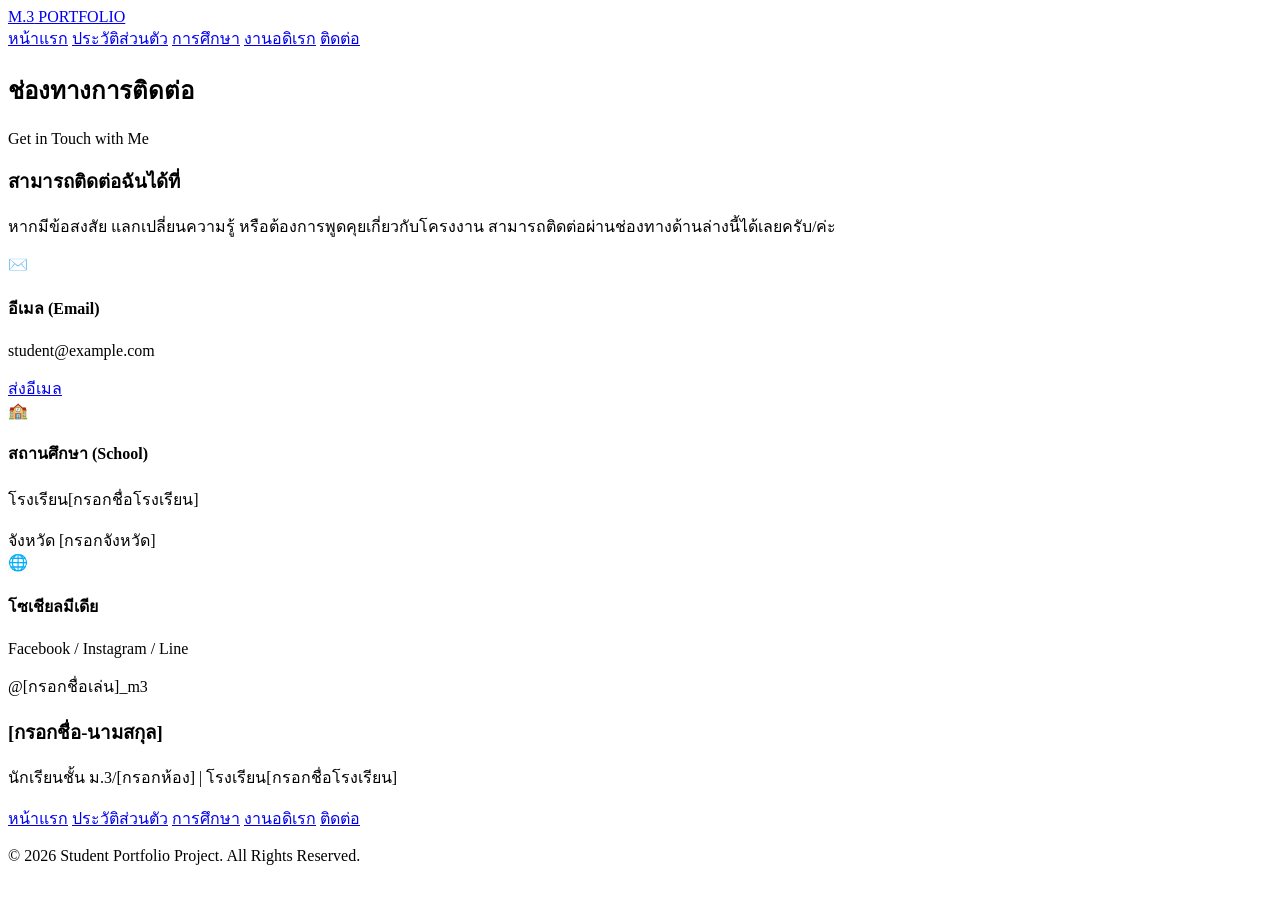
==== contact.html @ f5835dbf "Create contact.html" ====
<!DOCTYPE html>
<html lang="th">
<head>
  <meta charset="UTF-8">
  <meta name="viewport" content="width=device-width, initial-scale=1.0">
  <title>ติดต่อ | Student Portfolio M.3</title>
  <link rel="stylesheet" href="style.css">
</head>
<body>

  <!-- Navigation Bar -->
  <header class="navbar">
    <div class="nav-container">
      <a href="index.html" class="nav-logo">
        <span class="logo-badge">M.3</span>
        PORTFOLIO
      </a>
      <nav class="nav-menu">
        <a href="index.html" class="nav-link">หน้าแรก</a>
        <a href="profile.html" class="nav-link">ประวัติส่วนตัว</a>
        <a href="education.html" class="nav-link">การศึกษา</a>
        <a href="hobby.html" class="nav-link">งานอดิเรก</a>
        <a href="contact.html" class="nav-link active">ติดต่อ</a>
      </nav>
    </div>
  </header>

  <main class="container section">
    <div class="section-header">
      <h2>ช่องทางการติดต่อ</h2>
      <p>Get in Touch with Me</p>
    </div>

    <!-- Contact Grid Container -->
    <div class="contact-wrapper">
      <div class="card contact-cta-card">
        <h3>สามารถติดต่อฉันได้ที่</h3>
        <p>หากมีข้อสงสัย แลกเปลี่ยนความรู้ หรือต้องการพูดคุยเกี่ยวกับโครงงาน สามารถติดต่อผ่านช่องทางด้านล่างนี้ได้เลยครับ/ค่ะ</p>
      </div>

      <div class="grid grid-3 margin-top">
        <!-- Email Card -->
        <div class="card contact-card">
          <div class="contact-icon">✉️</div>
          <h4>อีเมล (Email)</h4>
          <p>student@example.com</p>
          <a href="mailto:student@example.com" class="btn btn-primary btn-sm">ส่งอีเมล</a>
        </div>

        <!-- School Info Card -->
        <div class="card contact-card">
          <div class="contact-icon">🏫</div>
          <h4>สถานศึกษา (School)</h4>
          <p>โรงเรียน[กรอกชื่อโรงเรียน]</p>
          <span class="badge-sub">จังหวัด [กรอกจังหวัด]</span>
        </div>

        <!-- Social Media Card -->
        <div class="card contact-card">
          <div class="contact-icon">🌐</div>
          <h4>โซเชียลมีเดีย</h4>
          <p>Facebook / Instagram / Line</p>
          <span class="badge-sub">@[กรอกชื่อเล่น]_m3</span>
        </div>
      </div>
    </div>
  </main>

  <!-- Footer -->
  <footer class="footer">
    <div class="container footer-container">
      <div class="footer-info">
        <h3>[กรอกชื่อ-นามสกุล]</h3>
        <p>นักเรียนชั้น ม.3/[กรอกห้อง] | โรงเรียน[กรอกชื่อโรงเรียน]</p>
      </div>
      <div class="footer-links">
        <a href="index.html">หน้าแรก</a>
        <a href="profile.html">ประวัติส่วนตัว</a>
        <a href="education.html">การศึกษา</a>
        <a href="hobby.html">งานอดิเรก</a>
        <a href="contact.html">ติดต่อ</a>
      </div>
    </div>
    <div class="footer-bottom">
      <p>&copy; 2026 Student Portfolio Project. All Rights Reserved.</p>
    </div>
  </footer>

</body>
</html>
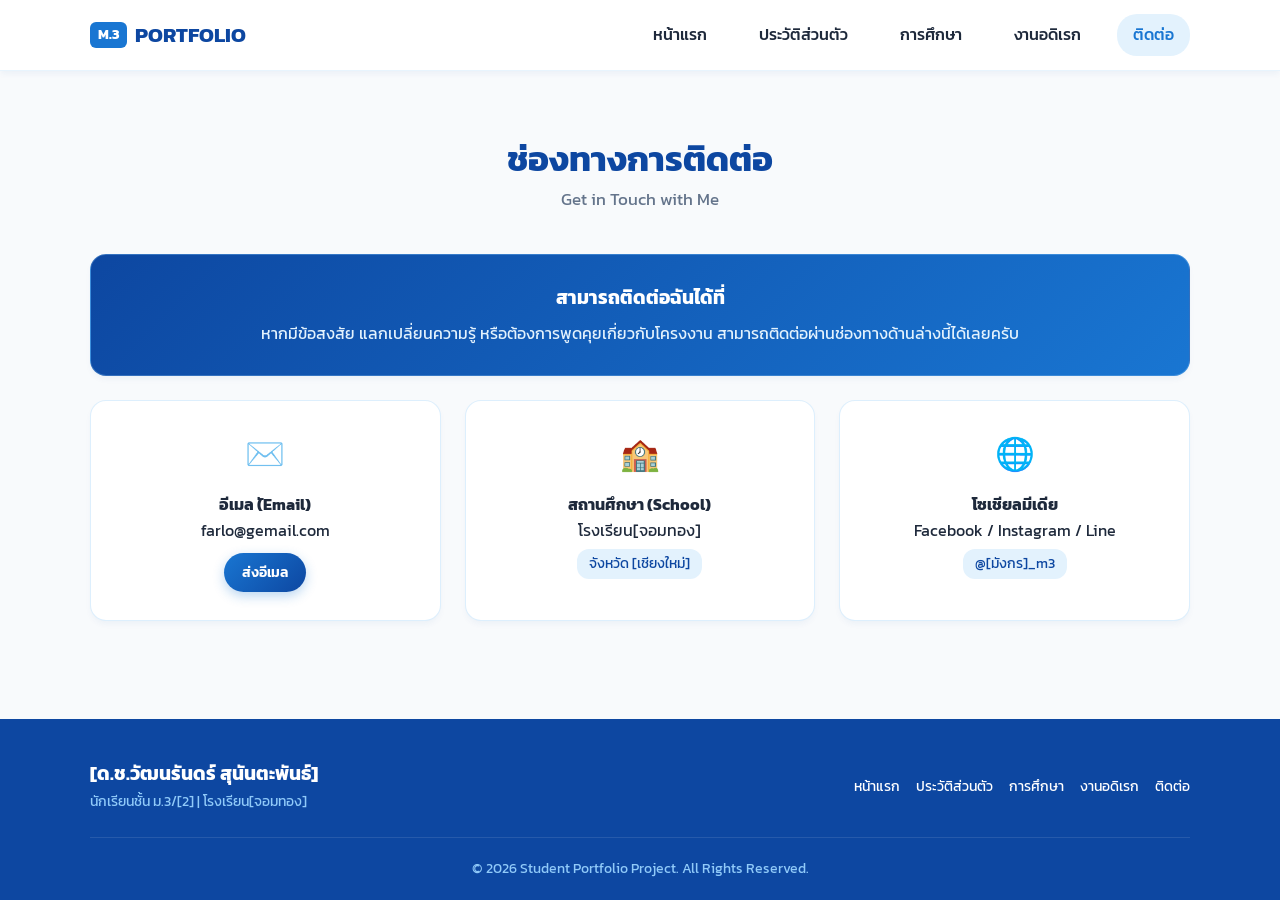
==== commit 73b8f1f7: "Update contact.html" ====
--- a/contact.html
+++ b/contact.html
@@ -35,15 +35,15 @@
     <div class="contact-wrapper">
       <div class="card contact-cta-card">
         <h3>สามารถติดต่อฉันได้ที่</h3>
-        <p>หากมีข้อสงสัย แลกเปลี่ยนความรู้ หรือต้องการพูดคุยเกี่ยวกับโครงงาน สามารถติดต่อผ่านช่องทางด้านล่างนี้ได้เลยครับ/ค่ะ</p>
+        <p>หากมีข้อสงสัย แลกเปลี่ยนความรู้ หรือต้องการพูดคุยเกี่ยวกับโครงงาน สามารถติดต่อผ่านช่องทางด้านล่างนี้ได้เลยครับ</p>
       </div>
 
       <div class="grid grid-3 margin-top">
         <!-- Email Card -->
         <div class="card contact-card">
           <div class="contact-icon">✉️</div>
-          <h4>อีเมล (Email)</h4>
-          <p>student@example.com</p>
+          <h4>อีเมล (ัEmail)</h4>
+          <p>farlo@gemail.com</p>
           <a href="mailto:student@example.com" class="btn btn-primary btn-sm">ส่งอีเมล</a>
         </div>
 
@@ -51,8 +51,8 @@
         <div class="card contact-card">
           <div class="contact-icon">🏫</div>
           <h4>สถานศึกษา (School)</h4>
-          <p>โรงเรียน[กรอกชื่อโรงเรียน]</p>
-          <span class="badge-sub">จังหวัด [กรอกจังหวัด]</span>
+          <p>โรงเรียน[จอมทอง]</p>
+          <span class="badge-sub">จังหวัด [เชียงใหม่]</span>
         </div>
 
         <!-- Social Media Card -->
@@ -60,7 +60,7 @@
           <div class="contact-icon">🌐</div>
           <h4>โซเชียลมีเดีย</h4>
           <p>Facebook / Instagram / Line</p>
-          <span class="badge-sub">@[กรอกชื่อเล่น]_m3</span>
+          <span class="badge-sub">@[มังกร]_m3</span>
         </div>
       </div>
     </div>
@@ -70,8 +70,8 @@
   <footer class="footer">
     <div class="container footer-container">
       <div class="footer-info">
-        <h3>[กรอกชื่อ-นามสกุล]</h3>
-        <p>นักเรียนชั้น ม.3/[กรอกห้อง] | โรงเรียน[กรอกชื่อโรงเรียน]</p>
+        <h3>[ด.ช.วัฒนรันดร์ สุนันตะพันธ์]</h3>
+        <p>นักเรียนชั้น ม.3/[2] | โรงเรียน[จอมทอง]</p>
       </div>
       <div class="footer-links">
         <a href="index.html">หน้าแรก</a>
--- a/style.css
+++ b/style.css
@@ -0,0 +1,644 @@
+/* ==========================================================================
+   CSS VARIABLES & GLOBAL RESET
+   ========================================================================== */
+@import url('https://fonts.googleapis.com/css2?family=Kanit:wght@300;400;500;600;700&display=swap');
+
+:root {
+  --primary-dark: #0D47A1;
+  --primary-main: #1976D2;
+  --primary-light: #42A5F5;
+  --primary-soft: #90CAF9;
+  --bg-light: #E3F2FD;
+  --white: #FFFFFF;
+  --text-dark: #1E293B;
+  --text-muted: #64748B;
+  --border-color: #E2E8F0;
+  --shadow-sm: 0 4px 6px -1px rgba(13, 71, 161, 0.05);
+  --shadow-md: 0 10px 15px -3px rgba(13, 71, 161, 0.1);
+  --shadow-lg: 0 20px 25px -5px rgba(13, 71, 161, 0.15);
+  --radius: 16px;
+  --transition: all 0.3s cubic-bezier(0.4, 0, 0.2, 1);
+}
+
+* {
+  margin: 0;
+  padding: 0;
+  box-sizing: border-box;
+  font-family: 'Kanit', sans-serif;
+}
+
+body {
+  background-color: #F8FAFC;
+  color: var(--text-dark);
+  line-height: 1.6;
+  display: flex;
+  flex-direction: column;
+  min-height: 100vh;
+}
+
+/* ==========================================================================
+   LAYOUT & CONTAINER
+   ========================================================================== */
+.container {
+  width: 90%;
+  max-width: 1100px;
+  margin: 0 auto;
+}
+
+.section {
+  padding: 60px 0;
+}
+
+.section-header {
+  text-align: center;
+  margin-bottom: 40px;
+}
+
+.section-header h2 {
+  font-size: 2.2rem;
+  color: var(--primary-dark);
+  font-weight: 700;
+}
+
+.section-header p {
+  color: var(--text-muted);
+  font-size: 1.05rem;
+}
+
+.grid {
+  display: grid;
+  gap: 24px;
+}
+
+.grid-2 {
+  grid-template-columns: repeat(2, 1fr);
+}
+
+.grid-3 {
+  grid-template-columns: repeat(3, 1fr);
+}
+
+/* ==========================================================================
+   NAVIGATION BAR (STICKY)
+   ========================================================================== */
+.navbar {
+  position: sticky;
+  top: 0;
+  z-index: 1000;
+  background: rgba(255, 255, 255, 0.9);
+  backdrop-filter: blur(10px);
+  border-bottom: 1px solid rgba(227, 242, 253, 0.8);
+  box-shadow: var(--shadow-sm);
+}
+
+.nav-container {
+  display: flex;
+  justify-content: space-between;
+  align-items: center;
+  height: 70px;
+  width: 90%;
+  max-width: 1100px;
+  margin: 0 auto;
+}
+
+.nav-logo {
+  font-size: 1.3rem;
+  font-weight: 700;
+  color: var(--primary-dark);
+  text-decoration: none;
+  display: flex;
+  align-items: center;
+  gap: 8px;
+}
+
+.logo-badge {
+  background: var(--primary-main);
+  color: var(--white);
+  padding: 2px 8px;
+  border-radius: 6px;
+  font-size: 0.85rem;
+}
+
+.nav-menu {
+  display: flex;
+  gap: 20px;
+}
+
+.nav-link {
+  text-decoration: none;
+  color: var(--text-dark);
+  font-weight: 500;
+  padding: 8px 16px;
+  border-radius: 20px;
+  transition: var(--transition);
+}
+
+.nav-link:hover, .nav-link.active {
+  color: var(--primary-main);
+  background-color: var(--bg-light);
+}
+
+/* ==========================================================================
+   CARDS & BUTTONS
+   ========================================================================== */
+.card {
+  background: var(--white);
+  border-radius: var(--radius);
+  padding: 28px;
+  border: 1px solid rgba(144, 202, 249, 0.3);
+  box-shadow: var(--shadow-sm);
+  transition: var(--transition);
+}
+
+.card:hover {
+  transform: translateY(-5px);
+  box-shadow: var(--shadow-md);
+  border-color: var(--primary-light);
+}
+
+.btn {
+  display: inline-block;
+  padding: 12px 28px;
+  border-radius: 30px;
+  text-decoration: none;
+  font-weight: 600;
+  transition: var(--transition);
+  cursor: pointer;
+  border: none;
+}
+
+.btn-primary {
+  background: linear-gradient(135deg, var(--primary-main), var(--primary-dark));
+  color: var(--white);
+  box-shadow: 0 4px 12px rgba(25, 118, 210, 0.3);
+}
+
+.btn-primary:hover {
+  transform: translateY(-2px);
+  box-shadow: 0 6px 16px rgba(25, 118, 210, 0.4);
+}
+
+.btn-outline {
+  background: transparent;
+  color: var(--primary-main);
+  border: 2px solid var(--primary-main);
+}
+
+.btn-outline:hover {
+  background: var(--bg-light);
+  transform: translateY(-2px);
+}
+
+.btn-sm {
+  padding: 8px 18px;
+  font-size: 0.9rem;
+  margin-top: 10px;
+}
+
+.badge {
+  display: inline-block;
+  background: var(--bg-light);
+  color: var(--primary-main);
+  padding: 6px 14px;
+  border-radius: 20px;
+  font-size: 0.85rem;
+  font-weight: 600;
+  letter-spacing: 1px;
+  margin-bottom: 12px;
+}
+
+/* ==========================================================================
+   HERO SECTION
+   ========================================================================== */
+.hero-section {
+  padding: 80px 0;
+  background: linear-gradient(180deg, var(--bg-light) 0%, #F8FAFC 100%);
+}
+
+.hero-container {
+  display: flex;
+  align-items: center;
+  justify-content: space-between;
+  gap: 40px;
+}
+
+.hero-content {
+  flex: 1;
+}
+
+.hero-title {
+  font-size: 2.8rem;
+  line-height: 1.2;
+  margin-bottom: 16px;
+  color: var(--text-dark);
+}
+
+.highlight-text {
+  color: var(--primary-main);
+  background: linear-gradient(120deg, var(--primary-dark), var(--primary-light));
+  -webkit-background-clip: text;
+  -webkit-text-fill-color: transparent;
+}
+
+.hero-subtitle {
+  font-size: 1.1rem;
+  color: var(--text-muted);
+  margin-bottom: 28px;
+}
+
+.hero-actions {
+  display: flex;
+  gap: 16px;
+}
+
+.hero-visual {
+  flex: 1;
+  display: flex;
+  justify-content: center;
+}
+
+.profile-frame {
+  position: relative;
+  width: 320px;
+  height: 320px;
+}
+
+.profile-bg-circle {
+  position: absolute;
+  top: -10px;
+  left: -10px;
+  width: 100%;
+  height: 100%;
+  background: linear-gradient(135deg, var(--primary-light), var(--primary-dark));
+  border-radius: 30% 70% 70% 30% / 30% 30% 70% 70%;
+  animation: morphing 8s ease-in-out infinite;
+  z-index: 1;
+}
+
+.profile-img {
+  position: relative;
+  z-index: 2;
+  width: 100%;
+  height: 100%;
+  object-fit: cover;
+  border-radius: 24px;
+  border: 4px solid var(--white);
+  box-shadow: var(--shadow-lg);
+  transition: var(--transition);
+}
+
+.profile-frame:hover .profile-img {
+  transform: scale(1.03);
+}
+
+@keyframes morphing {
+  0% { border-radius: 30% 70% 70% 30% / 30% 30% 70% 70%; }
+  50% { border-radius: 70% 30% 30% 70% / 70% 70% 30% 30%; }
+  100% { border-radius: 30% 70% 70% 30% / 30% 30% 70% 70%; }
+}
+
+/* ==========================================================================
+   PROFILE SECTION
+   ========================================================================== */
+.profile-grid {
+  display: grid;
+  grid-template-columns: 320px 1fr;
+  gap: 30px;
+}
+
+.profile-card-main {
+  text-align: center;
+}
+
+.profile-card-img {
+  width: 180px;
+  height: 180px;
+  border-radius: 50%;
+  object-fit: cover;
+  border: 4px solid var(--primary-soft);
+  margin-bottom: 16px;
+}
+
+.badge-sub {
+  display: inline-block;
+  background: var(--bg-light);
+  color: var(--primary-dark);
+  padding: 4px 12px;
+  border-radius: 12px;
+  font-size: 0.85rem;
+  margin-top: 6px;
+}
+
+.status-box {
+  margin-top: 20px;
+  padding-top: 16px;
+  border-top: 1px solid var(--border-color);
+  text-align: left;
+  font-size: 0.95rem;
+}
+
+.card-title {
+  color: var(--primary-dark);
+  margin-bottom: 18px;
+  border-bottom: 2px solid var(--bg-light);
+  padding-bottom: 8px;
+}
+
+.info-grid {
+  display: grid;
+  grid-template-columns: repeat(2, 1fr);
+  gap: 16px;
+}
+
+.info-item {
+  display: flex;
+  flex-direction: column;
+}
+
+.info-label {
+  font-size: 0.85rem;
+  color: var(--text-muted);
+}
+
+.info-value {
+  font-weight: 600;
+  color: var(--text-dark);
+}
+
+.about-text {
+  color: var(--text-muted);
+  line-height: 1.8;
+}
+
+.margin-top {
+  margin-top: 24px;
+}
+
+.margin-top-lg {
+  margin-top: 40px;
+}
+
+/* ==========================================================================
+   EDUCATION TIMELINE & TABLE
+   ========================================================================== */
+.timeline-wrapper {
+  max-width: 800px;
+  margin: 0 auto;
+  position: relative;
+}
+
+.timeline {
+  position: relative;
+  padding-left: 30px;
+  border-left: 3px solid var(--primary-soft);
+}
+
+.timeline-item {
+  position: relative;
+  margin-bottom: 32px;
+}
+
+.timeline-dot {
+  position: absolute;
+  left: -38px;
+  top: 5px;
+  width: 14px;
+  height: 14px;
+  background: var(--white);
+  border: 3px solid var(--primary-main);
+  border-radius: 50%;
+}
+
+.active-step .timeline-dot {
+  background: var(--primary-main);
+  box-shadow: 0 0 0 4px var(--bg-light);
+}
+
+.timeline-date {
+  font-size: 0.85rem;
+  color: var(--primary-main);
+  font-weight: 600;
+}
+
+.badge-current {
+  background: var(--primary-main);
+  color: var(--white);
+  padding: 2px 8px;
+  border-radius: 10px;
+}
+
+.school-name {
+  color: var(--text-muted);
+  font-weight: 500;
+  margin-bottom: 8px;
+}
+
+.custom-table {
+  width: 100%;
+  border-collapse: collapse;
+  text-align: left;
+}
+
+.custom-table th, .custom-table td {
+  padding: 14px 18px;
+}
+
+.custom-table th {
+  background: var(--bg-light);
+  color: var(--primary-dark);
+}
+
+.custom-table tr:not(:last-child) {
+  border-bottom: 1px solid var(--border-color);
+}
+
+.tag {
+  padding: 4px 10px;
+  border-radius: 10px;
+  font-size: 0.8rem;
+  font-weight: 600;
+}
+
+.tag-success { background: #E8F5E9; color: #2E7D32; }
+.tag-active { background: #E3F2FD; color: #1565C0; }
+
+.table-responsive {
+  overflow-x: auto;
+  padding: 0;
+}
+
+.table-title {
+  margin-bottom: 16px;
+  color: var(--primary-dark);
+}
+
+/* ==========================================================================
+   HOBBY SECTION
+   ========================================================================== */
+.hobby-card {
+  text-align: center;
+}
+
+.hobby-icon-bg {
+  font-size: 2.5rem;
+  width: 70px;
+  height: 70px;
+  line-height: 70px;
+  background: var(--bg-light);
+  border-radius: 50%;
+  margin: 0 auto 16px auto;
+}
+
+.hobby-title {
+  margin-bottom: 8px;
+  color: var(--primary-dark);
+}
+
+.hobby-desc {
+  font-size: 0.95rem;
+  color: var(--text-muted);
+}
+
+/* ==========================================================================
+   CONTACT SECTION
+   ========================================================================== */
+.contact-cta-card {
+  text-align: center;
+  background: linear-gradient(135deg, var(--primary-dark), var(--primary-main));
+  color: var(--white);
+}
+
+.contact-cta-card p {
+  color: var(--bg-light);
+  margin-top: 8px;
+}
+
+.contact-card {
+  text-align: center;
+}
+
+.contact-icon {
+  font-size: 2rem;
+  margin-bottom: 12px;
+}
+
+/* ==========================================================================
+   FOOTER
+   ========================================================================== */
+.footer {
+  margin-top: auto;
+  background: var(--primary-dark);
+  color: var(--white);
+  padding: 40px 0 20px 0;
+}
+
+.footer-container {
+  display: flex;
+  justify-content: space-between;
+  align-items: center;
+  border-bottom: 1px solid rgba(255, 255, 255, 0.1);
+  padding-bottom: 24px;
+}
+
+.footer-info h3 {
+  color: var(--white);
+  font-size: 1.2rem;
+}
+
+.footer-info p {
+  color: var(--primary-soft);
+  font-size: 0.9rem;
+}
+
+.footer-links {
+  display: flex;
+  gap: 16px;
+}
+
+.footer-links a {
+  color: var(--white);
+  text-decoration: none;
+  font-size: 0.9rem;
+  transition: var(--transition);
+}
+
+.footer-links a:hover {
+  color: var(--primary-light);
+}
+
+.footer-bottom {
+  text-align: center;
+  padding-top: 20px;
+  font-size: 0.85rem;
+  color: var(--primary-soft);
+}
+
+/* ==========================================================================
+   RESPONSIVE DESIGN (MEDIA QUERIES)
+   ========================================================================== */
+@media (max-width: 900px) {
+  .hero-container {
+    flex-direction: column-reverse;
+    text-align: center;
+  }
+
+  .hero-actions {
+    justify-content: center;
+  }
+
+  .profile-grid {
+    grid-template-columns: 1fr;
+  }
+
+  .grid-3 {
+    grid-template-columns: repeat(2, 1fr);
+  }
+}
+
+@media (max-width: 600px) {
+  .nav-container {
+    flex-direction: column;
+    height: auto;
+    padding: 12px 0;
+    gap: 10px;
+  }
+
+  .nav-menu {
+    flex-wrap: wrap;
+    justify-content: center;
+    gap: 6px;
+  }
+
+  .nav-link {
+    padding: 6px 12px;
+    font-size: 0.85rem;
+  }
+
+  .hero-title {
+    font-size: 2rem;
+  }
+
+  .grid-2, .grid-3 {
+    grid-template-columns: 1fr;
+  }
+
+  .info-grid {
+    grid-template-columns: 1fr;
+  }
+
+  .profile-frame {
+    width: 240px;
+    height: 240px;
+  }
+
+  .footer-container {
+    flex-direction: column;
+    text-align: center;
+    gap: 16px;
+  }
+
+  .footer-links {
+    flex-wrap: wrap;
+    justify-content: center;
+  }
+}
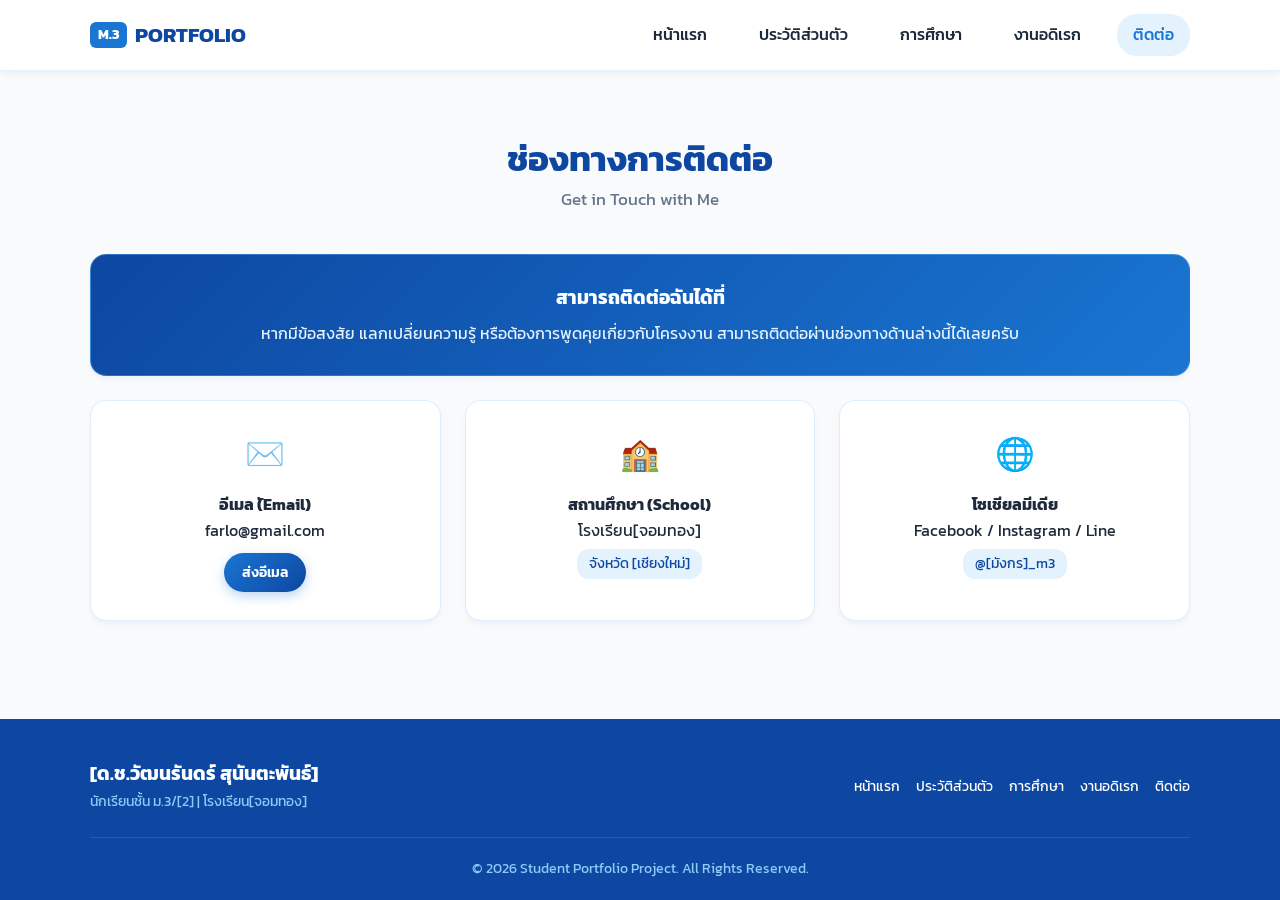
==== commit 1097aa10: "Update contact.html" ====
--- a/contact.html
+++ b/contact.html
@@ -43,7 +43,7 @@
         <div class="card contact-card">
           <div class="contact-icon">✉️</div>
           <h4>อีเมล (ัEmail)</h4>
-          <p>farlo@gemail.com</p>
+          <p>farlo@gmail.com</p>
           <a href="mailto:student@example.com" class="btn btn-primary btn-sm">ส่งอีเมล</a>
         </div>
 
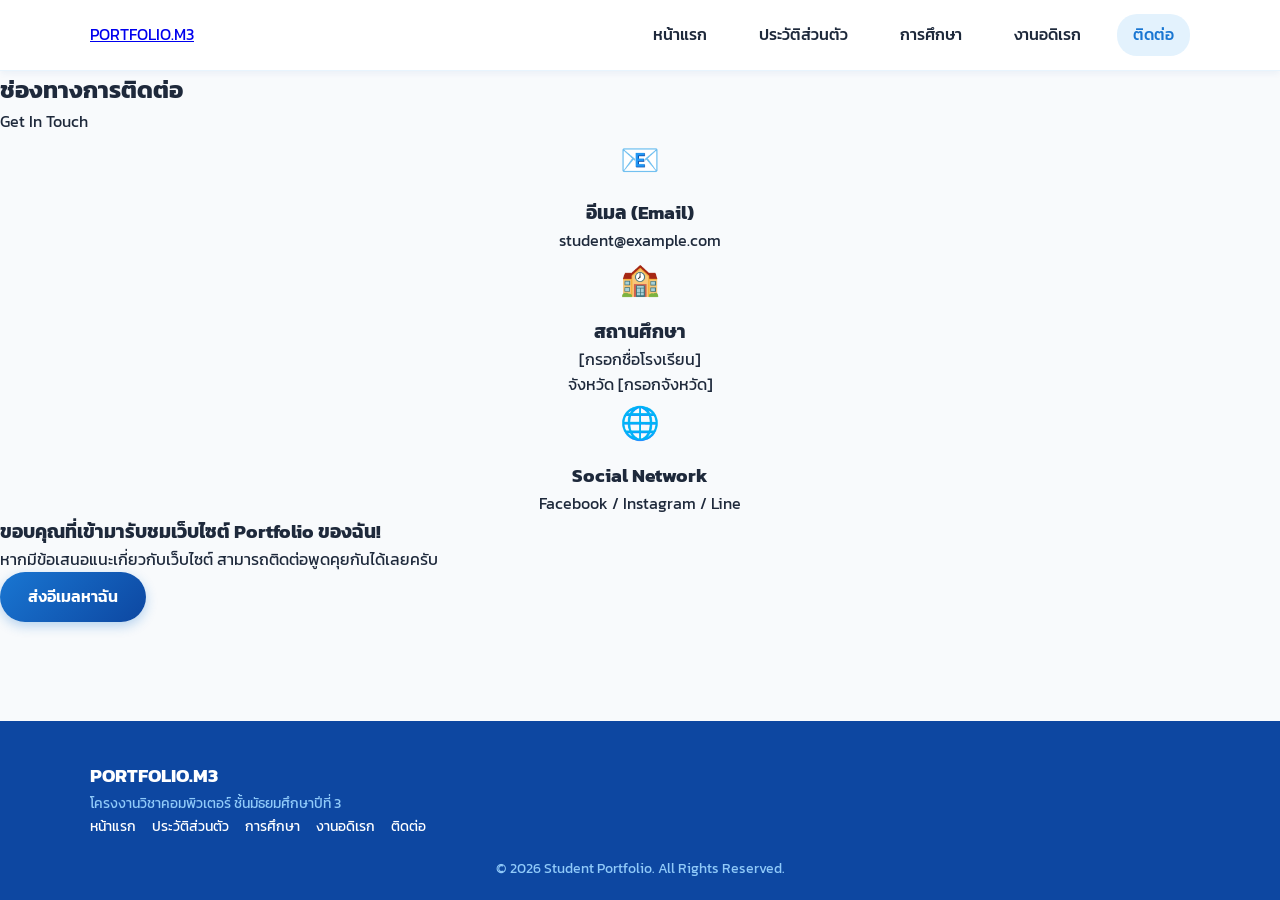
==== commit e91a4f65: "Update contact.html" ====
--- a/contact.html
+++ b/contact.html
@@ -1,90 +1,83 @@
 <!DOCTYPE html>
 <html lang="th">
 <head>
-  <meta charset="UTF-8">
-  <meta name="viewport" content="width=device-width, initial-scale=1.0">
-  <title>ติดต่อ | Student Portfolio M.3</title>
-  <link rel="stylesheet" href="style.css">
+    <meta charset="UTF-8">
+    <meta name="viewport" content="width=device-width, initial-scale=1.0">
+    <title>ติดต่อ - Student Portfolio</title>
+    <link rel="stylesheet" href="style.css">
+    <link href="https://fonts.googleapis.com/css2?family=Prompt:wght@300;400;500;600;700&display=swap" rel="stylesheet">
 </head>
 <body>
 
-  <!-- Navigation Bar -->
-  <header class="navbar">
-    <div class="nav-container">
-      <a href="index.html" class="nav-logo">
-        <span class="logo-badge">M.3</span>
-        PORTFOLIO
-      </a>
-      <nav class="nav-menu">
-        <a href="index.html" class="nav-link">หน้าแรก</a>
-        <a href="profile.html" class="nav-link">ประวัติส่วนตัว</a>
-        <a href="education.html" class="nav-link">การศึกษา</a>
-        <a href="hobby.html" class="nav-link">งานอดิเรก</a>
-        <a href="contact.html" class="nav-link active">ติดต่อ</a>
-      </nav>
-    </div>
-  </header>
+    <!-- Navigation Bar -->
+    <header class="navbar">
+        <div class="nav-container">
+            <a href="index.html" class="logo">PORTFOLIO<span>.M3</span></a>
+            <nav class="nav-menu">
+                <a href="index.html" class="nav-link">หน้าแรก</a>
+                <a href="profile.html" class="nav-link">ประวัติส่วนตัว</a>
+                <a href="education.html" class="nav-link">การศึกษา</a>
+                <a href="hobby.html" class="nav-link">งานอดิเรก</a>
+                <a href="contact.html" class="nav-link active">ติดต่อ</a>
+            </nav>
+        </div>
+    </header>
 
-  <main class="container section">
-    <div class="section-header">
-      <h2>ช่องทางการติดต่อ</h2>
-      <p>Get in Touch with Me</p>
-    </div>
-
-    <!-- Contact Grid Container -->
-    <div class="contact-wrapper">
-      <div class="card contact-cta-card">
-        <h3>สามารถติดต่อฉันได้ที่</h3>
-        <p>หากมีข้อสงสัย แลกเปลี่ยนความรู้ หรือต้องการพูดคุยเกี่ยวกับโครงงาน สามารถติดต่อผ่านช่องทางด้านล่างนี้ได้เลยครับ</p>
-      </div>
-
-      <div class="grid grid-3 margin-top">
-        <!-- Email Card -->
-        <div class="card contact-card">
-          <div class="contact-icon">✉️</div>
-          <h4>อีเมล (ัEmail)</h4>
-          <p>farlo@gmail.com</p>
-          <a href="mailto:student@example.com" class="btn btn-primary btn-sm">ส่งอีเมล</a>
+    <!-- Main Content -->
+    <main class="page-container">
+        <div class="section-title">
+            <h2>ช่องทางการติดต่อ</h2>
+            <p>Get In Touch</p>
         </div>
 
-        <!-- School Info Card -->
-        <div class="card contact-card">
-          <div class="contact-icon">🏫</div>
-          <h4>สถานศึกษา (School)</h4>
-          <p>โรงเรียน[จอมทอง]</p>
-          <span class="badge-sub">จังหวัด [เชียงใหม่]</span>
+        <div class="contact-wrapper">
+            <div class="contact-card">
+                <div class="contact-icon">📧</div>
+                <h3>อีเมล (Email)</h3>
+                <p>student@example.com</p>
+            </div>
+
+            <div class="contact-card">
+                <div class="contact-icon">🏫</div>
+                <h3>สถานศึกษา</h3>
+                <p>[กรอกชื่อโรงเรียน]</p>
+                <p>จังหวัด [กรอกจังหวัด]</p>
+            </div>
+
+            <div class="contact-card">
+                <div class="contact-icon">🌐</div>
+                <h3>Social Network</h3>
+                <p>Facebook / Instagram / Line</p>
+            </div>
         </div>
 
-        <!-- Social Media Card -->
-        <div class="card contact-card">
-          <div class="contact-icon">🌐</div>
-          <h4>โซเชียลมีเดีย</h4>
-          <p>Facebook / Instagram / Line</p>
-          <span class="badge-sub">@[มังกร]_m3</span>
+        <!-- Call to Action Box -->
+        <div class="cta-box">
+            <h3>ขอบคุณที่เข้ามารับชมเว็บไซต์ Portfolio ของฉัน!</h3>
+            <p>หากมีข้อเสนอแนะเกี่ยวกับเว็บไซต์ สามารถติดต่อพูดคุยกันได้เลยครับ</p>
+            <a href="mailto:student@example.com" class="btn btn-primary">ส่งอีเมลหาฉัน</a>
         </div>
-      </div>
-    </div>
-  </main>
+    </main>
 
-  <!-- Footer -->
-  <footer class="footer">
-    <div class="container footer-container">
-      <div class="footer-info">
-        <h3>[ด.ช.วัฒนรันดร์ สุนันตะพันธ์]</h3>
-        <p>นักเรียนชั้น ม.3/[2] | โรงเรียน[จอมทอง]</p>
-      </div>
-      <div class="footer-links">
-        <a href="index.html">หน้าแรก</a>
-        <a href="profile.html">ประวัติส่วนตัว</a>
-        <a href="education.html">การศึกษา</a>
-        <a href="hobby.html">งานอดิเรก</a>
-        <a href="contact.html">ติดต่อ</a>
-      </div>
-    </div>
-    <div class="footer-bottom">
-      <p>&copy; 2026 Student Portfolio Project. All Rights Reserved.</p>
-    </div>
-  </footer>
+    <!-- Footer -->
+    <footer class="footer">
+        <div class="container footer-content">
+            <div class="footer-info">
+                <h3>PORTFOLIO<span>.M3</span></h3>
+                <p>โครงงานวิชาคอมพิวเตอร์ ชั้นมัธยมศึกษาปีที่ 3</p>
+            </div>
+            <div class="footer-links">
+                <a href="index.html">หน้าแรก</a>
+                <a href="profile.html">ประวัติส่วนตัว</a>
+                <a href="education.html">การศึกษา</a>
+                <a href="hobby.html">งานอดิเรก</a>
+                <a href="contact.html">ติดต่อ</a>
+            </div>
+        </div>
+        <div class="footer-bottom">
+            <p>&copy; 2026 Student Portfolio. All Rights Reserved.</p>
+        </div>
+    </footer>
 
 </body>
 </html>
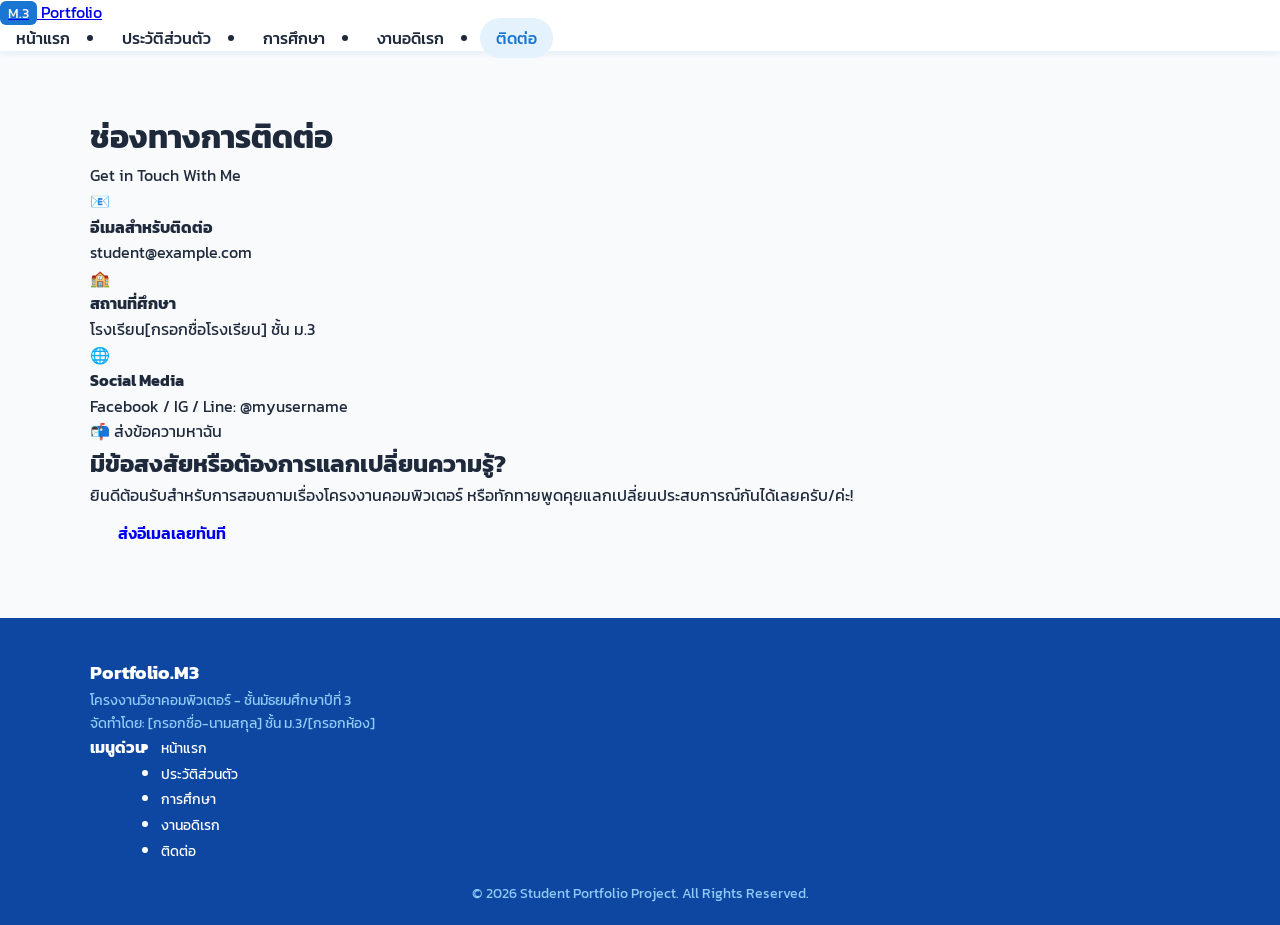
==== commit d11f364e: "Update contact.html" ====
--- a/contact.html
+++ b/contact.html
@@ -3,59 +3,73 @@
 <head>
     <meta charset="UTF-8">
     <meta name="viewport" content="width=device-width, initial-scale=1.0">
-    <title>ติดต่อ - Student Portfolio</title>
+    <title>ติดต่อ - Student Portfolio M.3</title>
     <link rel="stylesheet" href="style.css">
+    <link rel="preconnect" href="https://fonts.googleapis.com">
+    <link rel="preconnect" href="https://fonts.gstatic.com" crossorigin>
     <link href="https://fonts.googleapis.com/css2?family=Prompt:wght@300;400;500;600;700&display=swap" rel="stylesheet">
 </head>
 <body>
 
-    <!-- Navigation Bar -->
-    <header class="navbar">
-        <div class="nav-container">
-            <a href="index.html" class="logo">PORTFOLIO<span>.M3</span></a>
-            <nav class="nav-menu">
-                <a href="index.html" class="nav-link">หน้าแรก</a>
-                <a href="profile.html" class="nav-link">ประวัติส่วนตัว</a>
-                <a href="education.html" class="nav-link">การศึกษา</a>
-                <a href="hobby.html" class="nav-link">งานอดิเรก</a>
-                <a href="contact.html" class="nav-link active">ติดต่อ</a>
-            </nav>
-        </div>
+    <!-- Header Navigation -->
+    <header class="navbar-container">
+        <nav class="navbar">
+            <a href="index.html" class="logo">
+                <span class="logo-badge">M.3</span> Portfolio
+            </a>
+            <ul class="nav-menu">
+                <li><a href="index.html" class="nav-link">หน้าแรก</a></li>
+                <li><a href="profile.html" class="nav-link">ประวัติส่วนตัว</a></li>
+                <li><a href="education.html" class="nav-link">การศึกษา</a></li>
+                <li><a href="hobby.html" class="nav-link">งานอดิเรก</a></li>
+                <li><a href="contact.html" class="nav-link active">ติดต่อ</a></li>
+            </ul>
+        </nav>
     </header>
 
-    <!-- Main Content -->
-    <main class="page-container">
-        <div class="section-title">
-            <h2>ช่องทางการติดต่อ</h2>
-            <p>Get In Touch</p>
+    <main class="container section">
+        <div class="page-header">
+            <h1 class="page-title">ช่องทางการติดต่อ</h1>
+            <p class="page-subtitle">Get in Touch With Me</p>
         </div>
 
-        <div class="contact-wrapper">
-            <div class="contact-card">
-                <div class="contact-icon">📧</div>
-                <h3>อีเมล (Email)</h3>
-                <p>student@example.com</p>
+        <div class="contact-layout">
+            <!-- Contact Cards Left Column -->
+            <div class="contact-cards-stack">
+                <div class="contact-tile">
+                    <div class="tile-icon">📧</div>
+                    <div class="tile-info">
+                        <h4>อีเมลสำหรับติดต่อ</h4>
+                        <p>student@example.com</p>
+                    </div>
+                </div>
+
+                <div class="contact-tile">
+                    <div class="tile-icon">🏫</div>
+                    <div class="tile-info">
+                        <h4>สถานที่ศึกษา</h4>
+                        <p>โรงเรียน[กรอกชื่อโรงเรียน] ชั้น ม.3</p>
+                    </div>
+                </div>
+
+                <div class="contact-tile">
+                    <div class="tile-icon">🌐</div>
+                    <div class="tile-info">
+                        <h4>Social Media</h4>
+                        <p>Facebook / IG / Line: @myusername</p>
+                    </div>
+                </div>
             </div>
 
-            <div class="contact-card">
-                <div class="contact-icon">🏫</div>
-                <h3>สถานศึกษา</h3>
-                <p>[กรอกชื่อโรงเรียน]</p>
-                <p>จังหวัด [กรอกจังหวัด]</p>
+            <!-- Big Interactive CTA Right Column -->
+            <div class="contact-banner-cta">
+                <div class="cta-inner">
+                    <span class="cta-badge">📬 ส่งข้อความหาฉัน</span>
+                    <h2>มีข้อสงสัยหรือต้องการแลกเปลี่ยนความรู้?</h2>
+                    <p>ยินดีต้อนรับสำหรับการสอบถามเรื่องโครงงานคอมพิวเตอร์ หรือทักทายพูดคุยแลกเปลี่ยนประสบการณ์กันได้เลยครับ/ค่ะ!</p>
+                    <a href="mailto:student@example.com" class="btn btn-light-glow">ส่งอีเมลเลยทันที</a>
+                </div>
             </div>
-
-            <div class="contact-card">
-                <div class="contact-icon">🌐</div>
-                <h3>Social Network</h3>
-                <p>Facebook / Instagram / Line</p>
-            </div>
-        </div>
-
-        <!-- Call to Action Box -->
-        <div class="cta-box">
-            <h3>ขอบคุณที่เข้ามารับชมเว็บไซต์ Portfolio ของฉัน!</h3>
-            <p>หากมีข้อเสนอแนะเกี่ยวกับเว็บไซต์ สามารถติดต่อพูดคุยกันได้เลยครับ</p>
-            <a href="mailto:student@example.com" class="btn btn-primary">ส่งอีเมลหาฉัน</a>
         </div>
     </main>
 
@@ -63,19 +77,23 @@
     <footer class="footer">
         <div class="container footer-content">
             <div class="footer-info">
-                <h3>PORTFOLIO<span>.M3</span></h3>
-                <p>โครงงานวิชาคอมพิวเตอร์ ชั้นมัธยมศึกษาปีที่ 3</p>
+                <h3>Portfolio.M3</h3>
+                <p>โครงงานวิชาคอมพิวเตอร์ - ชั้นมัธยมศึกษาปีที่ 3</p>
+                <p>จัดทำโดย: [กรอกชื่อ-นามสกุล] ชั้น ม.3/[กรอกห้อง]</p>
             </div>
             <div class="footer-links">
-                <a href="index.html">หน้าแรก</a>
-                <a href="profile.html">ประวัติส่วนตัว</a>
-                <a href="education.html">การศึกษา</a>
-                <a href="hobby.html">งานอดิเรก</a>
-                <a href="contact.html">ติดต่อ</a>
+                <h4>เมนูด่วน</h4>
+                <ul>
+                    <li><a href="index.html">หน้าแรก</a></li>
+                    <li><a href="profile.html">ประวัติส่วนตัว</a></li>
+                    <li><a href="education.html">การศึกษา</a></li>
+                    <li><a href="hobby.html">งานอดิเรก</a></li>
+                    <li><a href="contact.html">ติดต่อ</a></li>
+                </ul>
             </div>
         </div>
         <div class="footer-bottom">
-            <p>&copy; 2026 Student Portfolio. All Rights Reserved.</p>
+            <p>&copy; 2026 Student Portfolio Project. All Rights Reserved.</p>
         </div>
     </footer>
 
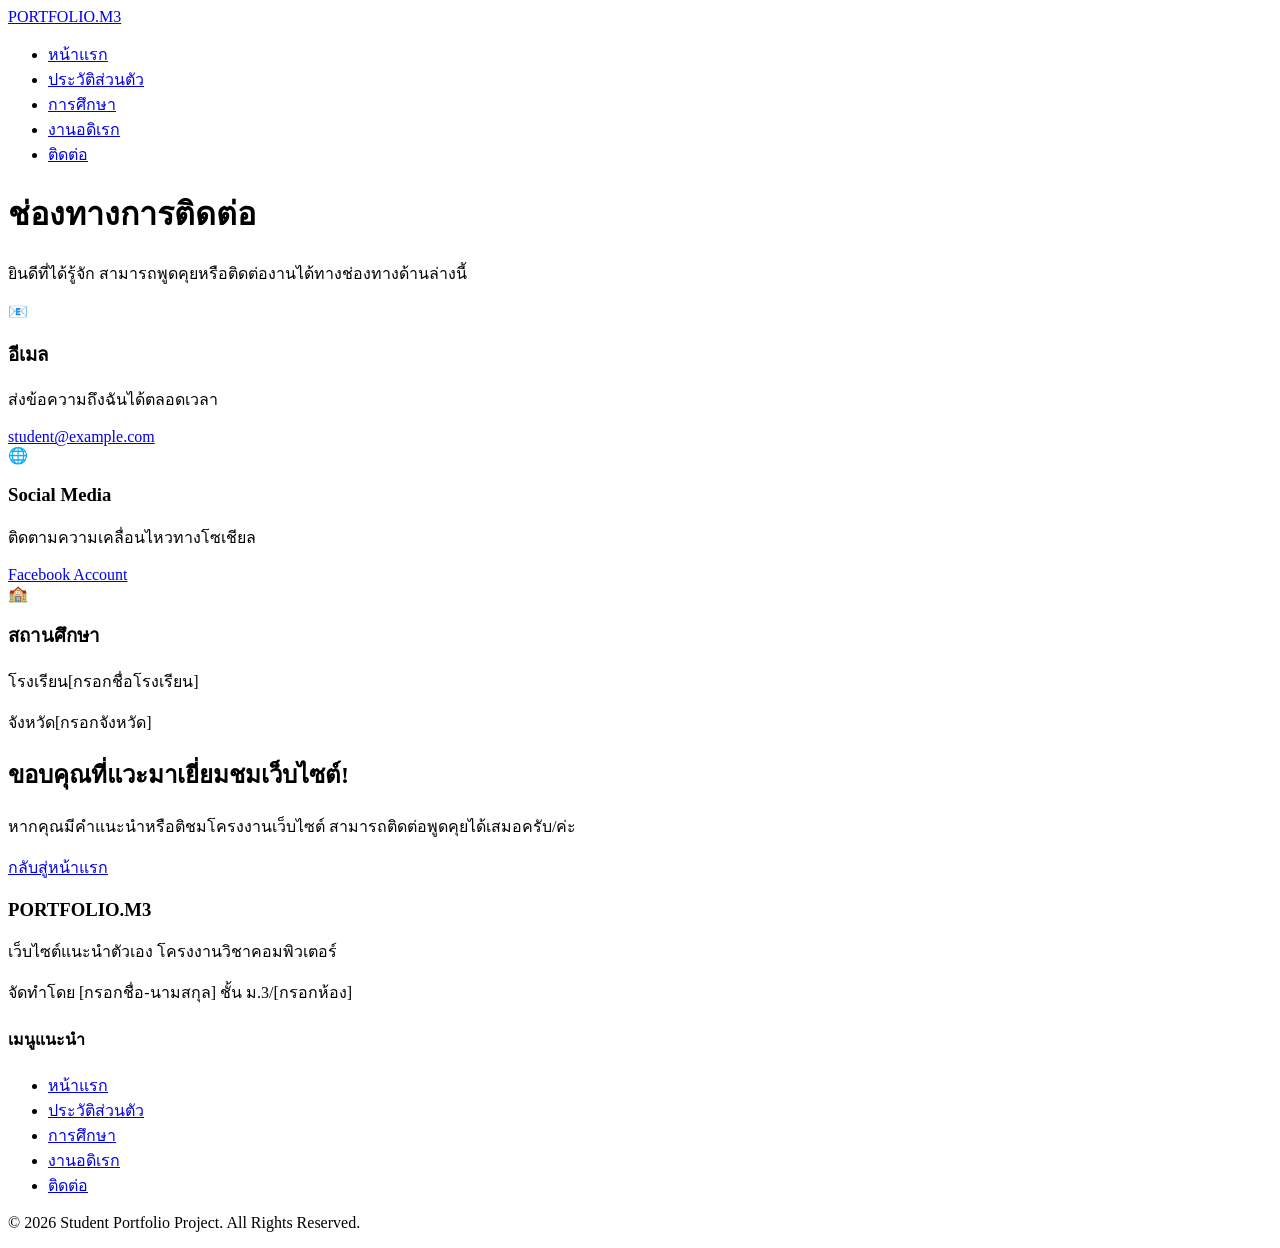
==== commit 41fbdd22: "Update contact.html" ====
--- a/contact.html
+++ b/contact.html
@@ -3,20 +3,18 @@
 <head>
     <meta charset="UTF-8">
     <meta name="viewport" content="width=device-width, initial-scale=1.0">
-    <title>ติดต่อ - Student Portfolio M.3</title>
+    <title>ติดต่อ | Student Portfolio</title>
     <link rel="stylesheet" href="style.css">
     <link rel="preconnect" href="https://fonts.googleapis.com">
     <link rel="preconnect" href="https://fonts.gstatic.com" crossorigin>
-    <link href="https://fonts.googleapis.com/css2?family=Prompt:wght@300;400;500;600;700&display=swap" rel="stylesheet">
+    <link href="https://fonts.googleapis.com/css2?family=Kanit:wght@300;400;500;600;700&display=swap" rel="stylesheet">
 </head>
 <body>
 
-    <!-- Header Navigation -->
+    <!-- Navigation Bar -->
     <header class="navbar-container">
         <nav class="navbar">
-            <a href="index.html" class="logo">
-                <span class="logo-badge">M.3</span> Portfolio
-            </a>
+            <a href="index.html" class="logo">PORTFOLIO<span>.M3</span></a>
             <ul class="nav-menu">
                 <li><a href="index.html" class="nav-link">หน้าแรก</a></li>
                 <li><a href="profile.html" class="nav-link">ประวัติส่วนตัว</a></li>
@@ -27,62 +25,53 @@
         </nav>
     </header>
 
-    <main class="container section">
+    <main class="container">
         <div class="page-header">
-            <h1 class="page-title">ช่องทางการติดต่อ</h1>
-            <p class="page-subtitle">Get in Touch With Me</p>
+            <h1>ช่องทางการติดต่อ</h1>
+            <p>ยินดีที่ได้รู้จัก สามารถพูดคุยหรือติดต่องานได้ทางช่องทางด้านล่างนี้</p>
         </div>
 
-        <div class="contact-layout">
-            <!-- Contact Cards Left Column -->
-            <div class="contact-cards-stack">
-                <div class="contact-tile">
-                    <div class="tile-icon">📧</div>
-                    <div class="tile-info">
-                        <h4>อีเมลสำหรับติดต่อ</h4>
-                        <p>student@example.com</p>
-                    </div>
-                </div>
-
-                <div class="contact-tile">
-                    <div class="tile-icon">🏫</div>
-                    <div class="tile-info">
-                        <h4>สถานที่ศึกษา</h4>
-                        <p>โรงเรียน[กรอกชื่อโรงเรียน] ชั้น ม.3</p>
-                    </div>
-                </div>
-
-                <div class="contact-tile">
-                    <div class="tile-icon">🌐</div>
-                    <div class="tile-info">
-                        <h4>Social Media</h4>
-                        <p>Facebook / IG / Line: @myusername</p>
-                    </div>
-                </div>
+        <section class="contact-grid">
+            <div class="contact-card">
+                <div class="contact-icon">📧</div>
+                <h3>อีเมล</h3>
+                <p>ส่งข้อความถึงฉันได้ตลอดเวลา</p>
+                <a href="mailto:student@example.com" class="contact-button">student@example.com</a>
             </div>
 
-            <!-- Big Interactive CTA Right Column -->
-            <div class="contact-banner-cta">
-                <div class="cta-inner">
-                    <span class="cta-badge">📬 ส่งข้อความหาฉัน</span>
-                    <h2>มีข้อสงสัยหรือต้องการแลกเปลี่ยนความรู้?</h2>
-                    <p>ยินดีต้อนรับสำหรับการสอบถามเรื่องโครงงานคอมพิวเตอร์ หรือทักทายพูดคุยแลกเปลี่ยนประสบการณ์กันได้เลยครับ/ค่ะ!</p>
-                    <a href="mailto:student@example.com" class="btn btn-light-glow">ส่งอีเมลเลยทันที</a>
-                </div>
+            <div class="contact-card">
+                <div class="contact-icon">🌐</div>
+                <h3>Social Media</h3>
+                <p>ติดตามความเคลื่อนไหวทางโซเชียล</p>
+                <a href="https://facebook.com" target="_blank" class="contact-button">Facebook Account</a>
             </div>
-        </div>
+
+            <div class="contact-card">
+                <div class="contact-icon">🏫</div>
+                <h3>สถานศึกษา</h3>
+                <p>โรงเรียน[กรอกชื่อโรงเรียน]</p>
+                <span class="contact-info-text">จังหวัด[กรอกจังหวัด]</span>
+            </div>
+        </section>
+
+        <!-- CTA Box -->
+        <section class="cta-section">
+            <h2>ขอบคุณที่แวะมาเยี่ยมชมเว็บไซต์!</h2>
+            <p>หากคุณมีคำแนะนำหรือติชมโครงงานเว็บไซต์ สามารถติดต่อพูดคุยได้เสมอครับ/ค่ะ</p>
+            <a href="index.html" class="btn btn-primary">กลับสู่หน้าแรก</a>
+        </section>
     </main>
 
     <!-- Footer -->
     <footer class="footer">
-        <div class="container footer-content">
+        <div class="footer-container">
             <div class="footer-info">
-                <h3>Portfolio.M3</h3>
-                <p>โครงงานวิชาคอมพิวเตอร์ - ชั้นมัธยมศึกษาปีที่ 3</p>
-                <p>จัดทำโดย: [กรอกชื่อ-นามสกุล] ชั้น ม.3/[กรอกห้อง]</p>
+                <h3>PORTFOLIO<span>.M3</span></h3>
+                <p>เว็บไซต์แนะนำตัวเอง โครงงานวิชาคอมพิวเตอร์</p>
+                <p>จัดทำโดย [กรอกชื่อ-นามสกุล] ชั้น ม.3/[กรอกห้อง]</p>
             </div>
             <div class="footer-links">
-                <h4>เมนูด่วน</h4>
+                <h4>เมนูแนะนำ</h4>
                 <ul>
                     <li><a href="index.html">หน้าแรก</a></li>
                     <li><a href="profile.html">ประวัติส่วนตัว</a></li>
--- a/style.css
+++ b/style.css
@@ -1,644 +1,62 @@
 /* ==========================================================================
-   CSS VARIABLES & GLOBAL RESET
+   Top Info Box (ย้ายมาจาก Footer)
    ========================================================================== */
-@import url('https://fonts.googleapis.com/css2?family=Kanit:wght@300;400;500;600;700&display=swap');
-
-:root {
-  --primary-dark: #0D47A1;
-  --primary-main: #1976D2;
-  --primary-light: #42A5F5;
-  --primary-soft: #90CAF9;
-  --bg-light: #E3F2FD;
-  --white: #FFFFFF;
-  --text-dark: #1E293B;
-  --text-muted: #64748B;
-  --border-color: #E2E8F0;
-  --shadow-sm: 0 4px 6px -1px rgba(13, 71, 161, 0.05);
-  --shadow-md: 0 10px 15px -3px rgba(13, 71, 161, 0.1);
-  --shadow-lg: 0 20px 25px -5px rgba(13, 71, 161, 0.15);
-  --radius: 16px;
-  --transition: all 0.3s cubic-bezier(0.4, 0, 0.2, 1);
+.top-info-box {
+    background: var(--white);
+    border-radius: var(--radius-lg);
+    padding: 25px 30px;
+    box-shadow: var(--shadow-soft);
+    border: 1px solid var(--p-soft);
+    display: flex;
+    justify-content: space-between;
+    align-items: center;
+    margin-bottom: 30px;
 }
 
-* {
-  margin: 0;
-  padding: 0;
-  box-sizing: border-box;
-  font-family: 'Kanit', sans-serif;
+.info-project h3 {
+    color: var(--p-dark);
+    font-size: 1.2rem;
+    margin-bottom: 4px;
 }
 
-body {
-  background-color: #F8FAFC;
-  color: var(--text-dark);
-  line-height: 1.6;
-  display: flex;
-  flex-direction: column;
-  min-height: 100vh;
+.info-project p {
+    color: var(--text-muted);
+    font-size: 0.9rem;
 }
 
-/* ==========================================================================
-   LAYOUT & CONTAINER
-   ========================================================================== */
-.container {
-  width: 90%;
-  max-width: 1100px;
-  margin: 0 auto;
+.info-quicklinks h4 {
+    color: var(--p-dark);
+    font-size: 0.95rem;
+    margin-bottom: 8px;
 }
 
-.section {
-  padding: 60px 0;
+.quick-tags {
+    display: flex;
+    gap: 8px;
+    flex-wrap: wrap;
 }
 
-.section-header {
-  text-align: center;
-  margin-bottom: 40px;
+.q-tag {
+    background: var(--p-soft);
+    color: var(--p-main);
+    padding: 4px 12px;
+    border-radius: 15px;
+    font-size: 0.85rem;
+    font-weight: 500;
+    transition: var(--transition);
 }
 
-.section-header h2 {
-  font-size: 2.2rem;
-  color: var(--primary-dark);
-  font-weight: 700;
+.q-tag:hover, .active-q {
+    background: var(--p-main);
+    color: var(--white);
 }
 
-.section-header p {
-  color: var(--text-muted);
-  font-size: 1.05rem;
+@media (max-width: 768px) {
+    .top-info-box {
+        flex-direction: column;
+        align-items: flex-start;
+        gap: 20px;
+    }
 }
-
-.grid {
-  display: grid;
-  gap: 24px;
+    }
 }
-
-.grid-2 {
-  grid-template-columns: repeat(2, 1fr);
-}
-
-.grid-3 {
-  grid-template-columns: repeat(3, 1fr);
-}
-
-/* ==========================================================================
-   NAVIGATION BAR (STICKY)
-   ========================================================================== */
-.navbar {
-  position: sticky;
-  top: 0;
-  z-index: 1000;
-  background: rgba(255, 255, 255, 0.9);
-  backdrop-filter: blur(10px);
-  border-bottom: 1px solid rgba(227, 242, 253, 0.8);
-  box-shadow: var(--shadow-sm);
-}
-
-.nav-container {
-  display: flex;
-  justify-content: space-between;
-  align-items: center;
-  height: 70px;
-  width: 90%;
-  max-width: 1100px;
-  margin: 0 auto;
-}
-
-.nav-logo {
-  font-size: 1.3rem;
-  font-weight: 700;
-  color: var(--primary-dark);
-  text-decoration: none;
-  display: flex;
-  align-items: center;
-  gap: 8px;
-}
-
-.logo-badge {
-  background: var(--primary-main);
-  color: var(--white);
-  padding: 2px 8px;
-  border-radius: 6px;
-  font-size: 0.85rem;
-}
-
-.nav-menu {
-  display: flex;
-  gap: 20px;
-}
-
-.nav-link {
-  text-decoration: none;
-  color: var(--text-dark);
-  font-weight: 500;
-  padding: 8px 16px;
-  border-radius: 20px;
-  transition: var(--transition);
-}
-
-.nav-link:hover, .nav-link.active {
-  color: var(--primary-main);
-  background-color: var(--bg-light);
-}
-
-/* ==========================================================================
-   CARDS & BUTTONS
-   ========================================================================== */
-.card {
-  background: var(--white);
-  border-radius: var(--radius);
-  padding: 28px;
-  border: 1px solid rgba(144, 202, 249, 0.3);
-  box-shadow: var(--shadow-sm);
-  transition: var(--transition);
-}
-
-.card:hover {
-  transform: translateY(-5px);
-  box-shadow: var(--shadow-md);
-  border-color: var(--primary-light);
-}
-
-.btn {
-  display: inline-block;
-  padding: 12px 28px;
-  border-radius: 30px;
-  text-decoration: none;
-  font-weight: 600;
-  transition: var(--transition);
-  cursor: pointer;
-  border: none;
-}
-
-.btn-primary {
-  background: linear-gradient(135deg, var(--primary-main), var(--primary-dark));
-  color: var(--white);
-  box-shadow: 0 4px 12px rgba(25, 118, 210, 0.3);
-}
-
-.btn-primary:hover {
-  transform: translateY(-2px);
-  box-shadow: 0 6px 16px rgba(25, 118, 210, 0.4);
-}
-
-.btn-outline {
-  background: transparent;
-  color: var(--primary-main);
-  border: 2px solid var(--primary-main);
-}
-
-.btn-outline:hover {
-  background: var(--bg-light);
-  transform: translateY(-2px);
-}
-
-.btn-sm {
-  padding: 8px 18px;
-  font-size: 0.9rem;
-  margin-top: 10px;
-}
-
-.badge {
-  display: inline-block;
-  background: var(--bg-light);
-  color: var(--primary-main);
-  padding: 6px 14px;
-  border-radius: 20px;
-  font-size: 0.85rem;
-  font-weight: 600;
-  letter-spacing: 1px;
-  margin-bottom: 12px;
-}
-
-/* ==========================================================================
-   HERO SECTION
-   ========================================================================== */
-.hero-section {
-  padding: 80px 0;
-  background: linear-gradient(180deg, var(--bg-light) 0%, #F8FAFC 100%);
-}
-
-.hero-container {
-  display: flex;
-  align-items: center;
-  justify-content: space-between;
-  gap: 40px;
-}
-
-.hero-content {
-  flex: 1;
-}
-
-.hero-title {
-  font-size: 2.8rem;
-  line-height: 1.2;
-  margin-bottom: 16px;
-  color: var(--text-dark);
-}
-
-.highlight-text {
-  color: var(--primary-main);
-  background: linear-gradient(120deg, var(--primary-dark), var(--primary-light));
-  -webkit-background-clip: text;
-  -webkit-text-fill-color: transparent;
-}
-
-.hero-subtitle {
-  font-size: 1.1rem;
-  color: var(--text-muted);
-  margin-bottom: 28px;
-}
-
-.hero-actions {
-  display: flex;
-  gap: 16px;
-}
-
-.hero-visual {
-  flex: 1;
-  display: flex;
-  justify-content: center;
-}
-
-.profile-frame {
-  position: relative;
-  width: 320px;
-  height: 320px;
-}
-
-.profile-bg-circle {
-  position: absolute;
-  top: -10px;
-  left: -10px;
-  width: 100%;
-  height: 100%;
-  background: linear-gradient(135deg, var(--primary-light), var(--primary-dark));
-  border-radius: 30% 70% 70% 30% / 30% 30% 70% 70%;
-  animation: morphing 8s ease-in-out infinite;
-  z-index: 1;
-}
-
-.profile-img {
-  position: relative;
-  z-index: 2;
-  width: 100%;
-  height: 100%;
-  object-fit: cover;
-  border-radius: 24px;
-  border: 4px solid var(--white);
-  box-shadow: var(--shadow-lg);
-  transition: var(--transition);
-}
-
-.profile-frame:hover .profile-img {
-  transform: scale(1.03);
-}
-
-@keyframes morphing {
-  0% { border-radius: 30% 70% 70% 30% / 30% 30% 70% 70%; }
-  50% { border-radius: 70% 30% 30% 70% / 70% 70% 30% 30%; }
-  100% { border-radius: 30% 70% 70% 30% / 30% 30% 70% 70%; }
-}
-
-/* ==========================================================================
-   PROFILE SECTION
-   ========================================================================== */
-.profile-grid {
-  display: grid;
-  grid-template-columns: 320px 1fr;
-  gap: 30px;
-}
-
-.profile-card-main {
-  text-align: center;
-}
-
-.profile-card-img {
-  width: 180px;
-  height: 180px;
-  border-radius: 50%;
-  object-fit: cover;
-  border: 4px solid var(--primary-soft);
-  margin-bottom: 16px;
-}
-
-.badge-sub {
-  display: inline-block;
-  background: var(--bg-light);
-  color: var(--primary-dark);
-  padding: 4px 12px;
-  border-radius: 12px;
-  font-size: 0.85rem;
-  margin-top: 6px;
-}
-
-.status-box {
-  margin-top: 20px;
-  padding-top: 16px;
-  border-top: 1px solid var(--border-color);
-  text-align: left;
-  font-size: 0.95rem;
-}
-
-.card-title {
-  color: var(--primary-dark);
-  margin-bottom: 18px;
-  border-bottom: 2px solid var(--bg-light);
-  padding-bottom: 8px;
-}
-
-.info-grid {
-  display: grid;
-  grid-template-columns: repeat(2, 1fr);
-  gap: 16px;
-}
-
-.info-item {
-  display: flex;
-  flex-direction: column;
-}
-
-.info-label {
-  font-size: 0.85rem;
-  color: var(--text-muted);
-}
-
-.info-value {
-  font-weight: 600;
-  color: var(--text-dark);
-}
-
-.about-text {
-  color: var(--text-muted);
-  line-height: 1.8;
-}
-
-.margin-top {
-  margin-top: 24px;
-}
-
-.margin-top-lg {
-  margin-top: 40px;
-}
-
-/* ==========================================================================
-   EDUCATION TIMELINE & TABLE
-   ========================================================================== */
-.timeline-wrapper {
-  max-width: 800px;
-  margin: 0 auto;
-  position: relative;
-}
-
-.timeline {
-  position: relative;
-  padding-left: 30px;
-  border-left: 3px solid var(--primary-soft);
-}
-
-.timeline-item {
-  position: relative;
-  margin-bottom: 32px;
-}
-
-.timeline-dot {
-  position: absolute;
-  left: -38px;
-  top: 5px;
-  width: 14px;
-  height: 14px;
-  background: var(--white);
-  border: 3px solid var(--primary-main);
-  border-radius: 50%;
-}
-
-.active-step .timeline-dot {
-  background: var(--primary-main);
-  box-shadow: 0 0 0 4px var(--bg-light);
-}
-
-.timeline-date {
-  font-size: 0.85rem;
-  color: var(--primary-main);
-  font-weight: 600;
-}
-
-.badge-current {
-  background: var(--primary-main);
-  color: var(--white);
-  padding: 2px 8px;
-  border-radius: 10px;
-}
-
-.school-name {
-  color: var(--text-muted);
-  font-weight: 500;
-  margin-bottom: 8px;
-}
-
-.custom-table {
-  width: 100%;
-  border-collapse: collapse;
-  text-align: left;
-}
-
-.custom-table th, .custom-table td {
-  padding: 14px 18px;
-}
-
-.custom-table th {
-  background: var(--bg-light);
-  color: var(--primary-dark);
-}
-
-.custom-table tr:not(:last-child) {
-  border-bottom: 1px solid var(--border-color);
-}
-
-.tag {
-  padding: 4px 10px;
-  border-radius: 10px;
-  font-size: 0.8rem;
-  font-weight: 600;
-}
-
-.tag-success { background: #E8F5E9; color: #2E7D32; }
-.tag-active { background: #E3F2FD; color: #1565C0; }
-
-.table-responsive {
-  overflow-x: auto;
-  padding: 0;
-}
-
-.table-title {
-  margin-bottom: 16px;
-  color: var(--primary-dark);
-}
-
-/* ==========================================================================
-   HOBBY SECTION
-   ========================================================================== */
-.hobby-card {
-  text-align: center;
-}
-
-.hobby-icon-bg {
-  font-size: 2.5rem;
-  width: 70px;
-  height: 70px;
-  line-height: 70px;
-  background: var(--bg-light);
-  border-radius: 50%;
-  margin: 0 auto 16px auto;
-}
-
-.hobby-title {
-  margin-bottom: 8px;
-  color: var(--primary-dark);
-}
-
-.hobby-desc {
-  font-size: 0.95rem;
-  color: var(--text-muted);
-}
-
-/* ==========================================================================
-   CONTACT SECTION
-   ========================================================================== */
-.contact-cta-card {
-  text-align: center;
-  background: linear-gradient(135deg, var(--primary-dark), var(--primary-main));
-  color: var(--white);
-}
-
-.contact-cta-card p {
-  color: var(--bg-light);
-  margin-top: 8px;
-}
-
-.contact-card {
-  text-align: center;
-}
-
-.contact-icon {
-  font-size: 2rem;
-  margin-bottom: 12px;
-}
-
-/* ==========================================================================
-   FOOTER
-   ========================================================================== */
-.footer {
-  margin-top: auto;
-  background: var(--primary-dark);
-  color: var(--white);
-  padding: 40px 0 20px 0;
-}
-
-.footer-container {
-  display: flex;
-  justify-content: space-between;
-  align-items: center;
-  border-bottom: 1px solid rgba(255, 255, 255, 0.1);
-  padding-bottom: 24px;
-}
-
-.footer-info h3 {
-  color: var(--white);
-  font-size: 1.2rem;
-}
-
-.footer-info p {
-  color: var(--primary-soft);
-  font-size: 0.9rem;
-}
-
-.footer-links {
-  display: flex;
-  gap: 16px;
-}
-
-.footer-links a {
-  color: var(--white);
-  text-decoration: none;
-  font-size: 0.9rem;
-  transition: var(--transition);
-}
-
-.footer-links a:hover {
-  color: var(--primary-light);
-}
-
-.footer-bottom {
-  text-align: center;
-  padding-top: 20px;
-  font-size: 0.85rem;
-  color: var(--primary-soft);
-}
-
-/* ==========================================================================
-   RESPONSIVE DESIGN (MEDIA QUERIES)
-   ========================================================================== */
-@media (max-width: 900px) {
-  .hero-container {
-    flex-direction: column-reverse;
-    text-align: center;
-  }
-
-  .hero-actions {
-    justify-content: center;
-  }
-
-  .profile-grid {
-    grid-template-columns: 1fr;
-  }
-
-  .grid-3 {
-    grid-template-columns: repeat(2, 1fr);
-  }
-}
-
-@media (max-width: 600px) {
-  .nav-container {
-    flex-direction: column;
-    height: auto;
-    padding: 12px 0;
-    gap: 10px;
-  }
-
-  .nav-menu {
-    flex-wrap: wrap;
-    justify-content: center;
-    gap: 6px;
-  }
-
-  .nav-link {
-    padding: 6px 12px;
-    font-size: 0.85rem;
-  }
-
-  .hero-title {
-    font-size: 2rem;
-  }
-
-  .grid-2, .grid-3 {
-    grid-template-columns: 1fr;
-  }
-
-  .info-grid {
-    grid-template-columns: 1fr;
-  }
-
-  .profile-frame {
-    width: 240px;
-    height: 240px;
-  }
-
-  .footer-container {
-    flex-direction: column;
-    text-align: center;
-    gap: 16px;
-  }
-
-  .footer-links {
-    flex-wrap: wrap;
-    justify-content: center;
-  }
-}
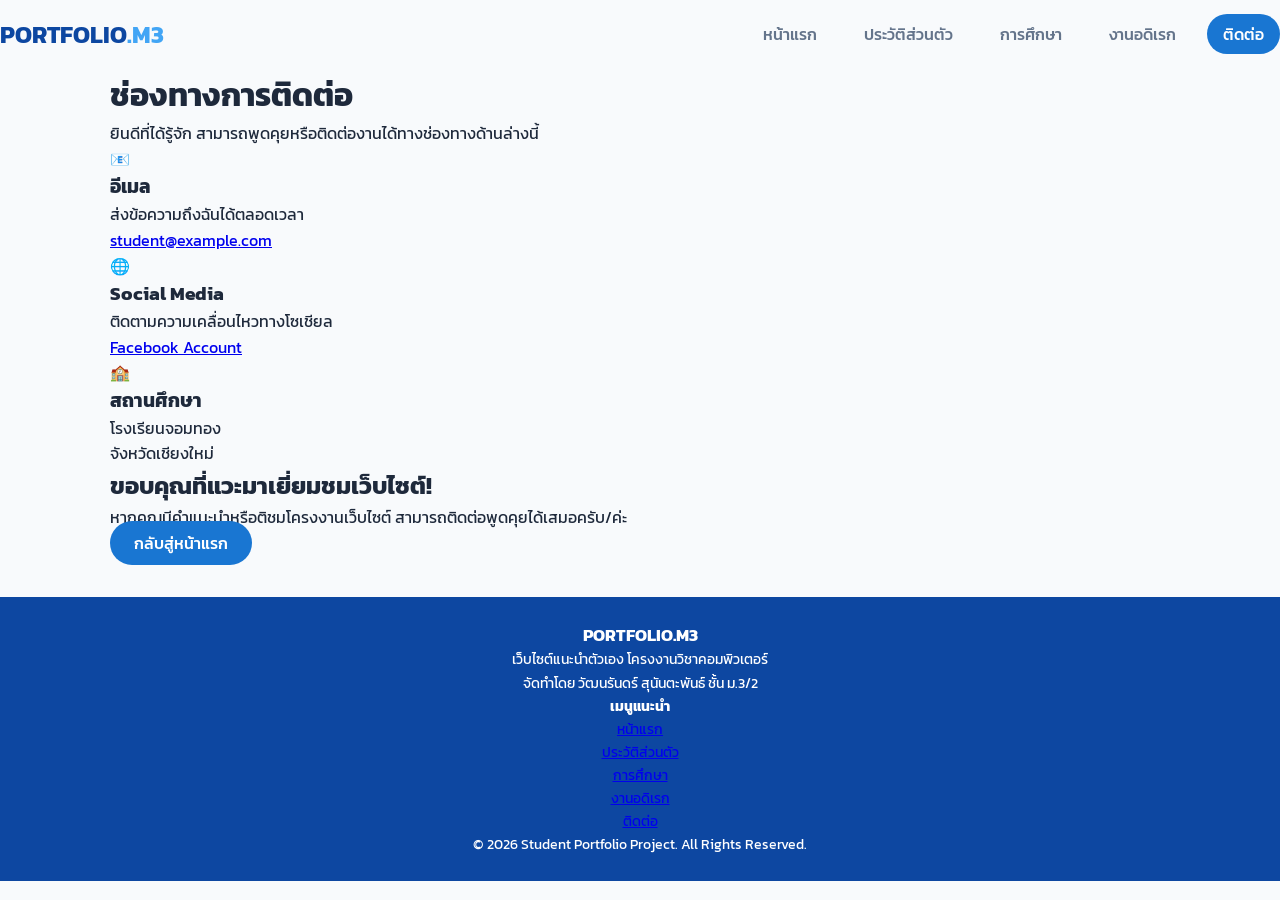
==== commit b2369599: "Update contact.html" ====
--- a/contact.html
+++ b/contact.html
@@ -49,8 +49,8 @@
             <div class="contact-card">
                 <div class="contact-icon">🏫</div>
                 <h3>สถานศึกษา</h3>
-                <p>โรงเรียน[กรอกชื่อโรงเรียน]</p>
-                <span class="contact-info-text">จังหวัด[กรอกจังหวัด]</span>
+                <p>โรงเรียนจอมทอง</p>
+                <span class="contact-info-text">จังหวัดเชียงใหม่</span>
             </div>
         </section>
 
@@ -68,7 +68,7 @@
             <div class="footer-info">
                 <h3>PORTFOLIO<span>.M3</span></h3>
                 <p>เว็บไซต์แนะนำตัวเอง โครงงานวิชาคอมพิวเตอร์</p>
-                <p>จัดทำโดย [กรอกชื่อ-นามสกุล] ชั้น ม.3/[กรอกห้อง]</p>
+                <p>จัดทำโดย วัฒนรันดร์ สุนันตะพันธ์ ชั้น ม.3/2</p>
             </div>
             <div class="footer-links">
                 <h4>เมนูแนะนำ</h4>
--- a/style.css
+++ b/style.css
@@ -1,62 +1,223 @@
-/* ==========================================================================
-   Top Info Box (ย้ายมาจาก Footer)
-   ========================================================================== */
-.top-info-box {
-    background: var(--white);
-    border-radius: var(--radius-lg);
-    padding: 25px 30px;
-    box-shadow: var(--shadow-soft);
-    border: 1px solid var(--p-soft);
+/* --- Global Styles & Reset --- */
+* {
+    margin: 0;
+    padding: 0;
+    box-sizing: border-box;
+}
+
+body {
+    font-family: 'Kanit', sans-serif;
+    background-color: #F8FAFC;
+    color: #1E293B;
+    line-height: 1.6;
+}
+
+/* จัดระเบียบเนื้อหาให้อยู่ตรงกลางหน้าจอ */
+.container {
+    max-width: 1100px;
+    margin: 0 auto;
+    padding: 0 20px;
+}
+
+/* --- Navbar Styles --- */
+.navbar-wrapper {
+    background: #FFFFFF;
+    box-shadow: 0 2px 10px rgba(0, 0, 0, 0.05);
+    position: sticky;
+    top: 0;
+    z-index: 100;
+}
+
+.navbar {
     display: flex;
     justify-content: space-between;
     align-items: center;
-    margin-bottom: 30px;
-}
-
-.info-project h3 {
-    color: var(--p-dark);
-    font-size: 1.2rem;
-    margin-bottom: 4px;
-}
-
-.info-project p {
-    color: var(--text-muted);
+    height: 70px;
+}
+
+.logo {
+    font-size: 1.5rem;
+    font-weight: 700;
+    color: #0D47A1;
+    text-decoration: none;
+}
+
+.logo span {
+    color: #42A5F5;
+}
+
+.nav-menu {
+    display: flex;
+    list-style: none;
+    gap: 15px;
+}
+
+.nav-link {
+    text-decoration: none;
+    color: #64748B;
+    font-weight: 500;
+    padding: 8px 16px;
+    border-radius: 20px;
+    transition: all 0.3s ease;
+}
+
+.nav-link:hover, .nav-link.active {
+    background-color: #1976D2;
+    color: #FFFFFF;
+}
+
+/* --- Hero Section --- */
+.hero {
+    display: flex;
+    align-items: center;
+    justify-content: space-between;
+    gap: 40px;
+    padding: 60px 0;
+}
+
+.hero-text {
+    flex: 1;
+}
+
+.badge {
+    background-color: #E3F2FD;
+    color: #1976D2;
+    padding: 4px 12px;
+    border-radius: 12px;
+    font-size: 0.85rem;
+    font-weight: 600;
+}
+
+.hero-text h1 {
+    font-size: 2.5rem;
+    margin: 15px 0;
+    line-height: 1.2;
+}
+
+.hero-text h1 span {
+    color: #1976D2;
+}
+
+.hero-text p {
+    color: #64748B;
+    margin-bottom: 25px;
+    font-size: 1.05rem;
+}
+
+.hero-btns {
+    display: flex;
+    gap: 15px;
+}
+
+.btn {
+    text-decoration: none;
+    padding: 10px 24px;
+    border-radius: 25px;
+    font-weight: 500;
+    transition: all 0.3s ease;
+}
+
+.btn-primary {
+    background-color: #1976D2;
+    color: #FFFFFF;
+}
+
+.btn-primary:hover {
+    background-color: #0D47A1;
+}
+
+.btn-secondary {
+    border: 2px solid #1976D2;
+    color: #1976D2;
+}
+
+.btn-secondary:hover {
+    background-color: #E3F2FD;
+}
+
+.hero-image img {
+    width: 320px;
+    height: 320px;
+    border-radius: 20px;
+    object-fit: cover;
+    box-shadow: 0 15px 30px rgba(25, 118, 210, 0.15);
+}
+
+/* --- Card Grid Section --- */
+.card-grid {
+    display: grid;
+    grid-template-columns: repeat(auto-fit, minmax(280px, 1fr));
+    gap: 25px;
+    margin-bottom: 60px;
+}
+
+.card {
+    background: #FFFFFF;
+    padding: 30px;
+    border-radius: 16px;
+    border: 1px solid #E2E8F0;
+    transition: all 0.3s ease;
+}
+
+.card:hover {
+    transform: translateY(-5px);
+    box-shadow: 0 10px 20px rgba(13, 71, 161, 0.08);
+    border-color: #90CAF9;
+}
+
+.card-icon {
+    font-size: 2.2rem;
+    margin-bottom: 15px;
+}
+
+.card h3 {
+    color: #0D47A1;
+    margin-bottom: 10px;
+}
+
+.card p {
+    color: #64748B;
+    font-size: 0.95rem;
+    margin-bottom: 15px;
+}
+
+.link-text {
+    color: #1976D2;
+    text-decoration: none;
+    font-weight: 600;
+}
+
+/* --- Footer --- */
+.footer {
+    background-color: #0D47A1;
+    color: #FFFFFF;
+    padding: 25px 0;
+    text-align: center;
     font-size: 0.9rem;
-}
-
-.info-quicklinks h4 {
-    color: var(--p-dark);
-    font-size: 0.95rem;
-    margin-bottom: 8px;
-}
-
-.quick-tags {
-    display: flex;
-    gap: 8px;
-    flex-wrap: wrap;
-}
-
-.q-tag {
-    background: var(--p-soft);
-    color: var(--p-main);
-    padding: 4px 12px;
-    border-radius: 15px;
-    font-size: 0.85rem;
-    font-weight: 500;
-    transition: var(--transition);
-}
-
-.q-tag:hover, .active-q {
-    background: var(--p-main);
-    color: var(--white);
-}
-
+    margin-top: 40px;
+}
+
+/* --- Responsive (Mobile View) --- */
 @media (max-width: 768px) {
-    .top-info-box {
+    .navbar {
         flex-direction: column;
-        align-items: flex-start;
-        gap: 20px;
-    }
-}
-    }
-}
+        height: auto;
+        padding: 15px 0;
+        gap: 15px;
+    }
+
+    .hero {
+        flex-direction: column-reverse;
+        text-align: center;
+        padding: 30px 0;
+    }
+
+    .hero-image img {
+        width: 250px;
+        height: 250px;
+    }
+
+    .hero-btns {
+        justify-content: center;
+    }
+}
